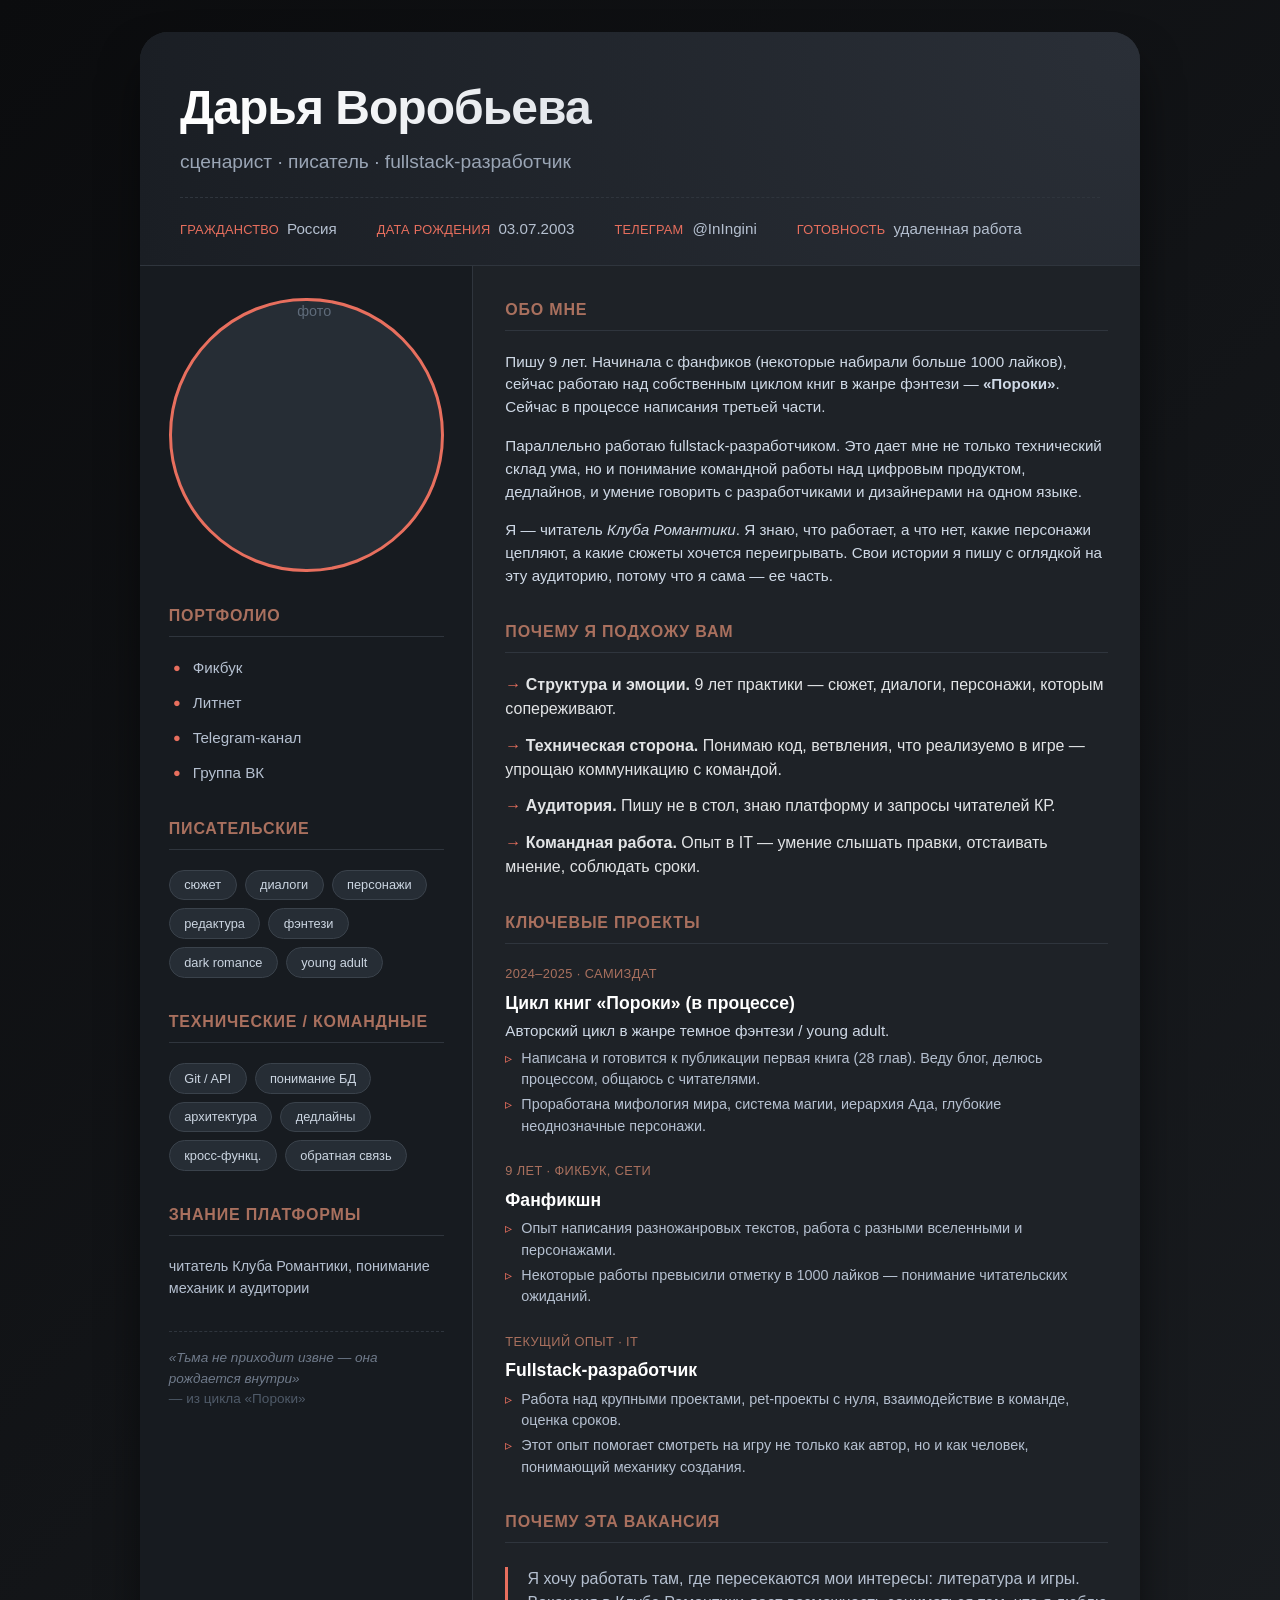
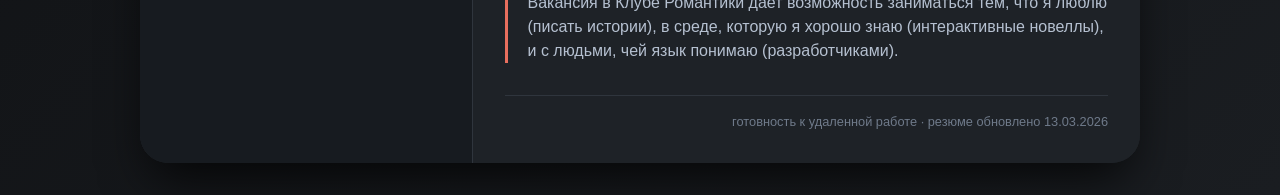
==== index.html @ 375f1f1d "Create index.html" ====
<!DOCTYPE html>
<html lang="ru">
<head>
    <meta charset="UTF-8">
    <meta name="viewport" content="width=device-width, initial-scale=1.0">
    <title>Дарья Воробьева | Сценарист</title>
    <style>
        * {
            margin: 0;
            padding: 0;
            box-sizing: border-box;
        }

        body {
            background: linear-gradient(135deg, #0b0c0e 0%, #1a1d21 100%);
            font-family: 'Inter', -apple-system, BlinkMacSystemFont, 'Segoe UI', Roboto, Helvetica, Arial, sans-serif;
            display: flex;
            justify-content: center;
            align-items: center;
            min-height: 100vh;
            padding: 2rem 1rem;
            line-height: 1.5;
            color: #e2e4e6;
        }

        .resume-card {
            max-width: 1000px;
            width: 100%;
            background: #1e2227;
            border-radius: 28px;
            box-shadow: 0 25px 50px -12px rgba(0, 0, 0, 0.8), 0 0 0 1px rgba(255, 255, 255, 0.02) inset;
            overflow: hidden;
            backdrop-filter: blur(2px);
        }

        .header {
            padding: 2.5rem 2.5rem 1.5rem 2.5rem;
            border-bottom: 1px solid #2f353d;
            background: radial-gradient(circle at 100% 0%, #2a2f37 0%, #1a1e24 100%);
        }

        .name-title h1 {
            font-size: 3rem;
            font-weight: 600;
            letter-spacing: -0.02em;
            background: linear-gradient(to right, #ffffff, #c0c7d2);
            -webkit-background-clip: text;
            -webkit-text-fill-color: transparent;
            background-clip: text;
            margin-bottom: 0.25rem;
        }

        .name-title .tagline {
            font-size: 1.2rem;
            font-weight: 400;
            color: #9aa5b5;
            margin-bottom: 1.25rem;
        }

        .quick-info {
            display: flex;
            flex-wrap: wrap;
            gap: 1.5rem 2.5rem;
            font-size: 0.95rem;
            color: #b5c0d0;
            border-top: 1px dashed #2f353d;
            padding-top: 1.25rem;
            margin-top: 0.5rem;
        }

        .quick-info span {
            display: flex;
            align-items: center;
            gap: 0.5rem;
        }

        .quick-info i { 
            font-style: normal;
            color: #e86f5e; 
            font-weight: 500;
            min-width: 70px;
            text-transform: uppercase;
            font-size: 0.8rem;
            letter-spacing: 0.02em;
        }

        .main-grid {
            display: grid;
            grid-template-columns: 1fr 2fr;
            gap: 0;
        }

        .sidebar {
            background: #171b20;
            padding: 2rem 1.8rem;
            border-right: 1px solid #2f353d;
        }

        .photo-placeholder {
            width: 100%;
            aspect-ratio: 1 / 1;
            background: #262d35;
            border-radius: 50%;
            margin-bottom: 2rem;
            border: 3px solid #e86f5e;
            overflow: hidden;
            display: flex;
            align-items: center;
            justify-content: center;
            color: #5f6b7a;
            font-size: 0.9rem;
            text-align: center;
        }
        .photo-placeholder img {
            width: 100%;
            height: 100%;
            object-fit: cover;
            display: block;
        }
        .photo-placeholder:not(:has(img)) {
            background: #262d35 url('data:image/svg+xml;utf8,<svg xmlns="http://www.w3.org/2000/svg" width="60" height="60" viewBox="0 0 24 24" fill="none" stroke="%235f6b7a" stroke-width="1" stroke-linecap="round" stroke-linejoin="round"><path d="M20 21v-2a4 4 0 0 0-4-4H8a4 4 0 0 0-4 4v2"/><circle cx="12" cy="7" r="4"/></svg>') no-repeat center;
            background-size: 40% 40%;
        }

        .section {
            margin-bottom: 2rem;
        }

        .section-title {
            font-size: 1rem;
            font-weight: 600;
            text-transform: uppercase;
            letter-spacing: 0.05em;
            color: #a9705e;
            margin-bottom: 1.25rem;
            border-bottom: 1px solid #2f353d;
            padding-bottom: 0.5rem;
        }

        .link-list {
            list-style: none;
        }

        .link-list li {
            margin-bottom: 0.75rem;
        }

        .link-list a {
            color: #b5c0d0;
            text-decoration: none;
            font-size: 0.95rem;
            display: flex;
            align-items: center;
            gap: 0.5rem;
            transition: color 0.2s;
            word-break: break-all;
        }

        .link-list a:hover {
            color: #e86f5e;
        }

        .link-list .bullet {
            color: #e86f5e;
            font-size: 0.8rem;
            line-height: 1;
            display: inline-block;
            width: 1rem;
            text-align: center;
        }

        .badge-container {
            display: flex;
            flex-wrap: wrap;
            gap: 0.5rem;
            margin-top: 0.5rem;
        }

        .badge {
            background: #262d35;
            color: #cbd5e1;
            padding: 0.3rem 0.9rem;
            border-radius: 30px;
            font-size: 0.8rem;
            font-weight: 500;
            border: 1px solid #3a424b;
        }

        .main-content {
            padding: 2rem 2rem;
            background: #1e2227;
        }

        .content-block {
            margin-bottom: 2rem;
        }

        .content-block p {
            margin-bottom: 1rem;
            color: #cfd9e6;
            font-size: 0.95rem;
        }

        .project-item {
            margin-bottom: 1.5rem;
        }

        .project-item h4 {
            font-size: 1.1rem;
            font-weight: 600;
            color: #ffffff;
            margin-bottom: 0.25rem;
        }

        .project-meta {
            font-size: 0.8rem;
            color: #a9705e;
            text-transform: uppercase;
            letter-spacing: 0.03em;
            margin-bottom: 0.4rem;
        }

        .project-item p {
            margin-bottom: 0.3rem;
        }

        .project-item ul {
            list-style: none;
            margin-top: 0.3rem;
        }

        .project-item li {
            font-size: 0.9rem;
            color: #b5c0d0;
            margin-bottom: 0.2rem;
            padding-left: 1rem;
            position: relative;
        }

        .project-item li::before {
            content: "▹";
            position: absolute;
            left: 0;
            color: #e86f5e;
        }

        .skill-tags {
            display: flex;
            flex-wrap: wrap;
            gap: 0.5rem;
            margin: 1rem 0 0.5rem;
        }

        .skill-tag {
            background: #262d35;
            padding: 0.3rem 1rem;
            border-radius: 30px;
            font-size: 0.8rem;
            border: 1px solid #3a424b;
            color: #ccd6f0;
        }

        hr {
            border: none;
            border-top: 1px solid #2f353d;
            margin: 1.5rem 0;
        }

        .footer-note {
            font-size: 0.8rem;
            color: #6f7a8a;
            text-align: right;
            margin-top: 1rem;
            border-top: 1px solid #2f353d;
            padding-top: 1rem;
        }

        @media (max-width: 700px) {
            .main-grid {
                grid-template-columns: 1fr;
            }
            .sidebar {
                border-right: none;
                border-bottom: 1px solid #2f353d;
            }
            .header {
                padding: 1.8rem;
            }
            .name-title h1 {
                font-size: 2.3rem;
            }
            .photo-placeholder {
                max-width: 200px;
                margin-left: auto;
                margin-right: auto;
            }
        }

        .quote-line {
            border-left: 3px solid #e86f5e;
            padding-left: 1.2rem;
            font-style: normal;
            color: #b5c0d0;
            margin: 1.5rem 0;
        }
    </style>
</head>
<body>
    <div class="resume-card">
        <div class="header">
            <div class="name-title">
                <h1>Дарья Воробьева</h1>
                <div class="tagline">сценарист · писатель · fullstack-разработчик</div>
            </div>
            <div class="quick-info">
                <span><i>гражданство</i> Россия</span>
                <span><i>дата рождения</i> 03.07.2003</span>
                <span><i>телеграм</i> @InIngini</span>
                <span><i>готовность</i> удаленная работа</span>
            </div>
        </div>

        <div class="main-grid">
            <div class="sidebar">
                <div class="photo-placeholder">
                    <img src="https://sun9-48.userapi.com/s/v1/ig2/5nLKXhwGRYTwhCCtouonfPIVls9heb9GT3KKzh8kVf8PEBr-DG13Tl6VoGZLfNh6nY4dN8EVNY0ha9guKNZqPAr-.jpg?quality=95&as=32x43,48x64,72x96,108x144,160x214,240x320,360x480,480x641,540x721,640x854,720x961,959x1280&from=bu&cs=959x0" alt="фото">
                </div>

                <div class="section">
                    <div class="section-title">портфолио</div>
                    <ul class="link-list">
                        <li><a href="https://ficbook.net/authors/2049261" target="_blank"><span class="bullet">●</span> Фикбук</a></li>
                        <li><a href="https://litnet.com/ru/ingini-u3180748" target="_blank"><span class="bullet">●</span> Литнет</a></li>
                        <li><a href="https://t.me/InginiBlog" target="_blank"><span class="bullet">●</span> Telegram-канал</a></li>
                        <li><a href="https://vk.com/lngini" target="_blank"><span class="bullet">●</span> Группа ВК</a></li>
                    </ul>
                </div>

                <div class="section">
                    <div class="section-title">писательские</div>
                    <div class="badge-container">
                        <span class="badge">сюжет</span>
                        <span class="badge">диалоги</span>
                        <span class="badge">персонажи</span>
                        <span class="badge">редактура</span>
                        <span class="badge">фэнтези</span>
                        <span class="badge">dark romance</span>
                        <span class="badge">young adult</span>
                    </div>
                </div>

                <div class="section">
                    <div class="section-title">технические / командные</div>
                    <div class="badge-container">
                        <span class="badge">Git / API</span>
                        <span class="badge">понимание БД</span>
                        <span class="badge">архитектура</span>
                        <span class="badge">дедлайны</span>
                        <span class="badge">кросс-функц.</span>
                        <span class="badge">обратная связь</span>
                    </div>
                </div>

                <div class="section">
                    <div class="section-title">знание платформы</div>
                    <div style="color:#b5c0d0; font-size:0.9rem;">
                        читатель Клуба Романтики, понимание механик и аудитории
                    </div>
                </div>

                <div style="margin-top: 2rem; font-size:0.85rem; color:#6f7a8a; border-top: 1px dashed #2f353d; padding-top: 1rem;">
                    <i>«Тьма не приходит извне — она рождается внутри»</i><br>
                    <span style="color:#4f5a68;">— из цикла «Пороки»</span>
                </div>
            </div>

            <div class="main-content">
                <div class="content-block">
                    <div class="section-title">обо мне</div>
                    <p>
                        Пишу 9 лет. Начинала с фанфиков (некоторые набирали больше 1000 лайков), 
                        сейчас работаю над собственным циклом книг в жанре фэнтези — <strong>«Пороки»</strong>. 
                        Сейчас в процессе написания третьей части.
                    </p>
                    <p>
                        Параллельно работаю fullstack-разработчиком. Это дает мне не только технический склад ума, 
                        но и понимание командной работы над цифровым продуктом, дедлайнов, 
                        и умение говорить с разработчиками и дизайнерами на одном языке.
                    </p>
                    <p>
                        Я — читатель <em>Клуба Романтики</em>. Я знаю, что работает, а что нет, 
                        какие персонажи цепляют, а какие сюжеты хочется переигрывать. 
                        Свои истории я пишу с оглядкой на эту аудиторию, потому что я сама — ее часть.
                    </p>
                </div>

                <div class="content-block">
                    <div class="section-title">почему я подхожу вам</div>
                    <div style="display: flex; flex-direction: column; gap: 0.8rem;">
                        <div><span style="color:#e86f5e; font-weight:600;">→</span> <strong>Структура и эмоции.</strong> 9 лет практики — сюжет, диалоги, персонажи, которым сопереживают.</div>
                        <div><span style="color:#e86f5e; font-weight:600;">→</span> <strong>Техническая сторона.</strong> Понимаю код, ветвления, что реализуемо в игре — упрощаю коммуникацию с командой.</div>
                        <div><span style="color:#e86f5e; font-weight:600;">→</span> <strong>Аудитория.</strong> Пишу не в стол, знаю платформу и запросы читателей КР.</div>
                        <div><span style="color:#e86f5e; font-weight:600;">→</span> <strong>Командная работа.</strong> Опыт в IT — умение слышать правки, отстаивать мнение, соблюдать сроки.</div>
                    </div>
                </div>

                <div class="content-block">
                    <div class="section-title">ключевые проекты</div>

                    <div class="project-item">
                        <div class="project-meta">2024–2025 · самиздат</div>
                        <h4>Цикл книг «Пороки» (в процессе)</h4>
                        <p>Авторский цикл в жанре темное фэнтези / young adult.</p>
                        <ul>
                            <li>Написана и готовится к публикации первая книга (28 глав). Веду блог, делюсь процессом, общаюсь с читателями.</li>
                            <li>Проработана мифология мира, система магии, иерархия Ада, глубокие неоднозначные персонажи.</li>
                        </ul>
                    </div>

                    <div class="project-item">
                        <div class="project-meta">9 лет · фикбук, сети</div>
                        <h4>Фанфикшн</h4>
                        <ul>
                            <li>Опыт написания разножанровых текстов, работа с разными вселенными и персонажами.</li>
                            <li>Некоторые работы превысили отметку в 1000 лайков — понимание читательских ожиданий.</li>
                        </ul>
                    </div>

                    <div class="project-item">
                        <div class="project-meta">текущий опыт · IT</div>
                        <h4>Fullstack-разработчик</h4>
                        <ul>
                            <li>Работа над крупными проектами, pet-проекты с нуля, взаимодействие в команде, оценка сроков.</li>
                            <li>Этот опыт помогает смотреть на игру не только как автор, но и как человек, понимающий механику создания.</li>
                        </ul>
                    </div>
                </div>

                <div class="content-block">
                    <div class="section-title">почему эта вакансия</div>
                    <div class="quote-line">
                        Я хочу работать там, где пересекаются мои интересы: литература и игры. 
                        Вакансия в Клубе Романтики дает возможность заниматься тем, что я люблю (писать истории), 
                        в среде, которую я хорошо знаю (интерактивные новеллы), и с людьми, чей язык понимаю (разработчиками).
                    </div>
                </div>

                <div class="footer-note">
                    готовность к удаленной работе · резюме обновлено 13.03.2026
                </div>
            </div>
        </div>
    </div>
</body>
</html>
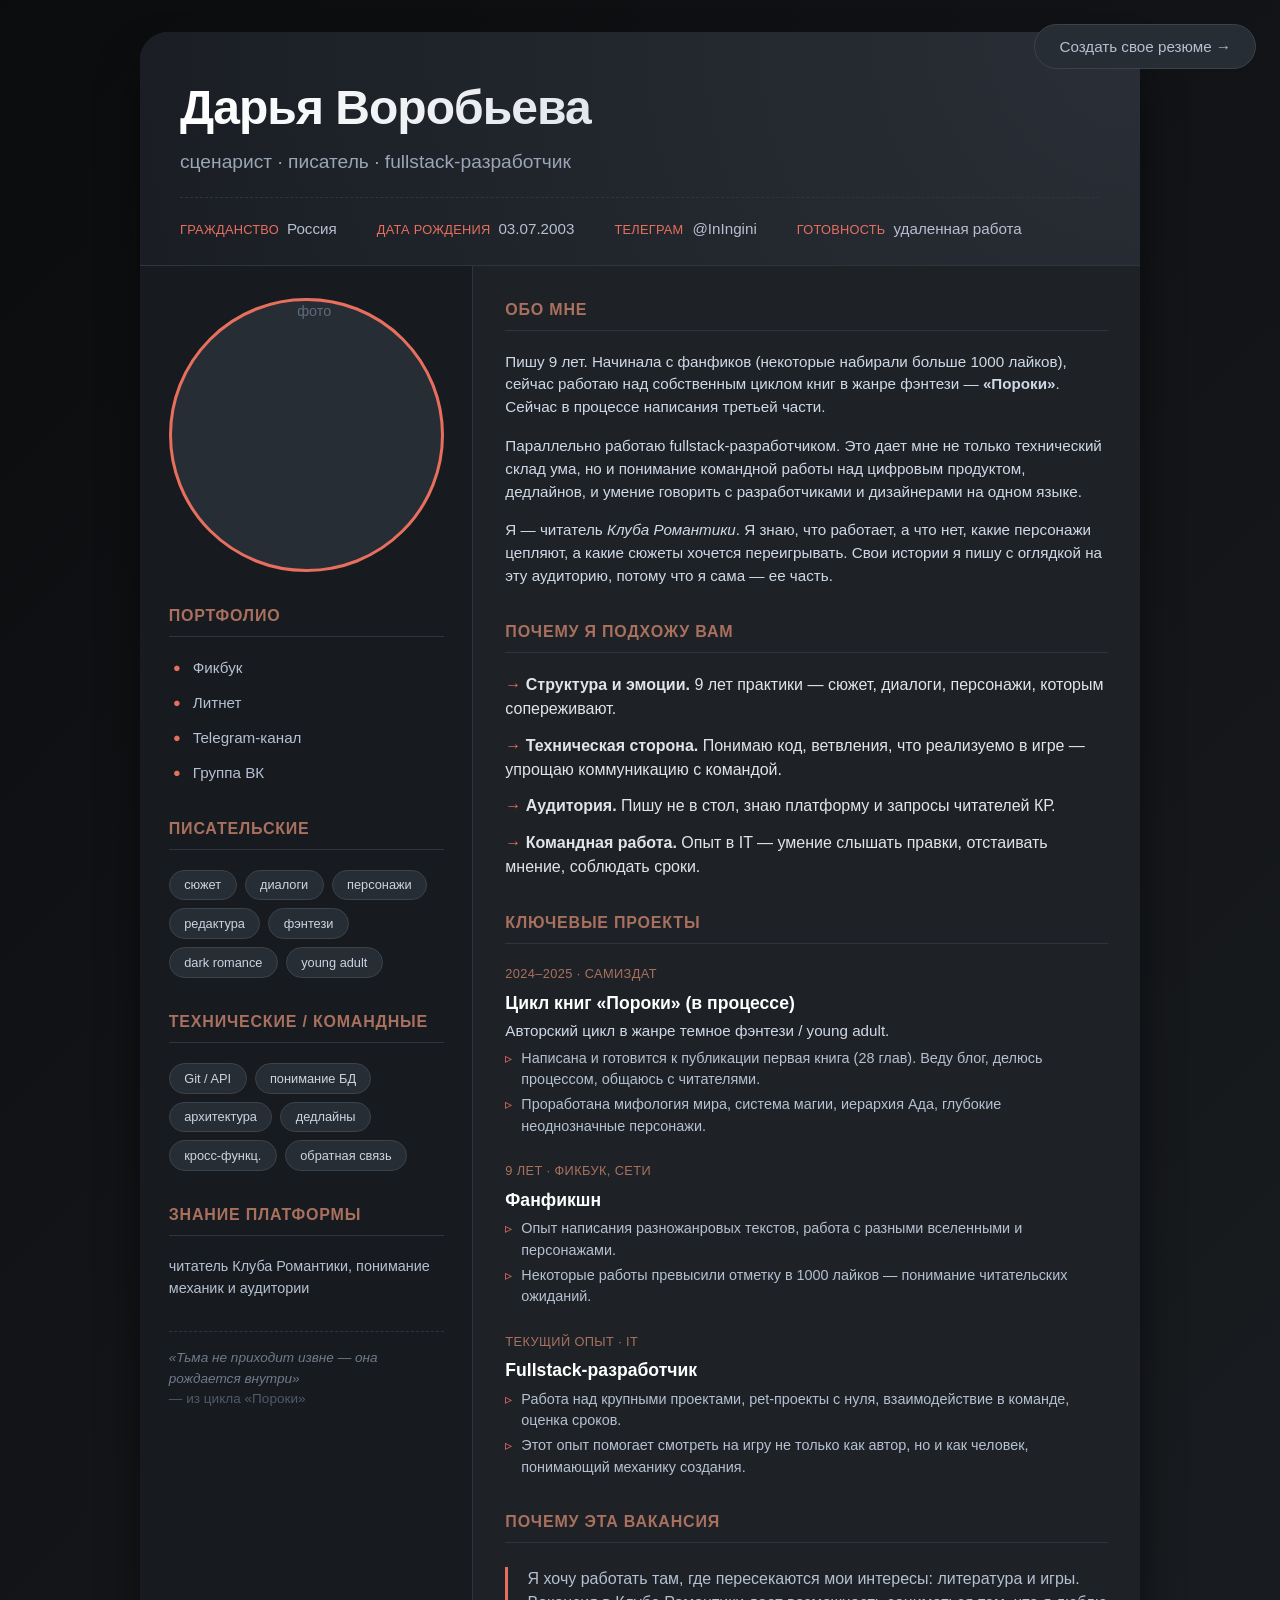
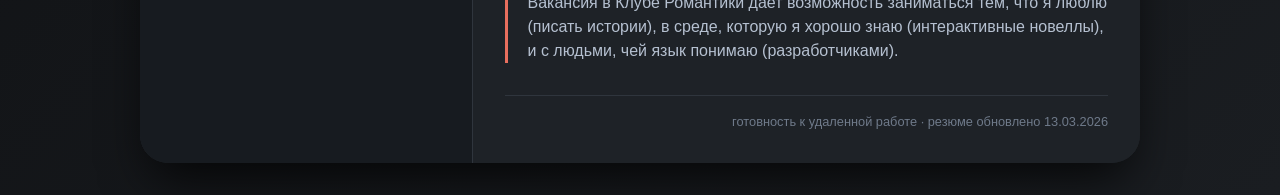
==== commit b188ad71: "0.1. Создала генератор резюме по приколу" ====
--- a/index.html
+++ b/index.html
@@ -1,311 +1,21 @@
+<!-- index.html (в корне) -->
 <!DOCTYPE html>
 <html lang="ru">
 <head>
     <meta charset="UTF-8">
     <meta name="viewport" content="width=device-width, initial-scale=1.0">
     <title>Дарья Воробьева | Сценарист</title>
-    <style>
-        * {
-            margin: 0;
-            padding: 0;
-            box-sizing: border-box;
-        }
-
-        body {
-            background: linear-gradient(135deg, #0b0c0e 0%, #1a1d21 100%);
-            font-family: 'Inter', -apple-system, BlinkMacSystemFont, 'Segoe UI', Roboto, Helvetica, Arial, sans-serif;
-            display: flex;
-            justify-content: center;
-            align-items: center;
-            min-height: 100vh;
-            padding: 2rem 1rem;
-            line-height: 1.5;
-            color: #e2e4e6;
-        }
-
-        .resume-card {
-            max-width: 1000px;
-            width: 100%;
-            background: #1e2227;
-            border-radius: 28px;
-            box-shadow: 0 25px 50px -12px rgba(0, 0, 0, 0.8), 0 0 0 1px rgba(255, 255, 255, 0.02) inset;
-            overflow: hidden;
-            backdrop-filter: blur(2px);
-        }
-
-        .header {
-            padding: 2.5rem 2.5rem 1.5rem 2.5rem;
-            border-bottom: 1px solid #2f353d;
-            background: radial-gradient(circle at 100% 0%, #2a2f37 0%, #1a1e24 100%);
-        }
-
-        .name-title h1 {
-            font-size: 3rem;
-            font-weight: 600;
-            letter-spacing: -0.02em;
-            background: linear-gradient(to right, #ffffff, #c0c7d2);
-            -webkit-background-clip: text;
-            -webkit-text-fill-color: transparent;
-            background-clip: text;
-            margin-bottom: 0.25rem;
-        }
-
-        .name-title .tagline {
-            font-size: 1.2rem;
-            font-weight: 400;
-            color: #9aa5b5;
-            margin-bottom: 1.25rem;
-        }
-
-        .quick-info {
-            display: flex;
-            flex-wrap: wrap;
-            gap: 1.5rem 2.5rem;
-            font-size: 0.95rem;
-            color: #b5c0d0;
-            border-top: 1px dashed #2f353d;
-            padding-top: 1.25rem;
-            margin-top: 0.5rem;
-        }
-
-        .quick-info span {
-            display: flex;
-            align-items: center;
-            gap: 0.5rem;
-        }
-
-        .quick-info i { 
-            font-style: normal;
-            color: #e86f5e; 
-            font-weight: 500;
-            min-width: 70px;
-            text-transform: uppercase;
-            font-size: 0.8rem;
-            letter-spacing: 0.02em;
-        }
-
-        .main-grid {
-            display: grid;
-            grid-template-columns: 1fr 2fr;
-            gap: 0;
-        }
-
-        .sidebar {
-            background: #171b20;
-            padding: 2rem 1.8rem;
-            border-right: 1px solid #2f353d;
-        }
-
-        .photo-placeholder {
-            width: 100%;
-            aspect-ratio: 1 / 1;
-            background: #262d35;
-            border-radius: 50%;
-            margin-bottom: 2rem;
-            border: 3px solid #e86f5e;
-            overflow: hidden;
-            display: flex;
-            align-items: center;
-            justify-content: center;
-            color: #5f6b7a;
-            font-size: 0.9rem;
-            text-align: center;
-        }
-        .photo-placeholder img {
-            width: 100%;
-            height: 100%;
-            object-fit: cover;
-            display: block;
-        }
-        .photo-placeholder:not(:has(img)) {
-            background: #262d35 url('data:image/svg+xml;utf8,<svg xmlns="http://www.w3.org/2000/svg" width="60" height="60" viewBox="0 0 24 24" fill="none" stroke="%235f6b7a" stroke-width="1" stroke-linecap="round" stroke-linejoin="round"><path d="M20 21v-2a4 4 0 0 0-4-4H8a4 4 0 0 0-4 4v2"/><circle cx="12" cy="7" r="4"/></svg>') no-repeat center;
-            background-size: 40% 40%;
-        }
-
-        .section {
-            margin-bottom: 2rem;
-        }
-
-        .section-title {
-            font-size: 1rem;
-            font-weight: 600;
-            text-transform: uppercase;
-            letter-spacing: 0.05em;
-            color: #a9705e;
-            margin-bottom: 1.25rem;
-            border-bottom: 1px solid #2f353d;
-            padding-bottom: 0.5rem;
-        }
-
-        .link-list {
-            list-style: none;
-        }
-
-        .link-list li {
-            margin-bottom: 0.75rem;
-        }
-
-        .link-list a {
-            color: #b5c0d0;
-            text-decoration: none;
-            font-size: 0.95rem;
-            display: flex;
-            align-items: center;
-            gap: 0.5rem;
-            transition: color 0.2s;
-            word-break: break-all;
-        }
-
-        .link-list a:hover {
-            color: #e86f5e;
-        }
-
-        .link-list .bullet {
-            color: #e86f5e;
-            font-size: 0.8rem;
-            line-height: 1;
-            display: inline-block;
-            width: 1rem;
-            text-align: center;
-        }
-
-        .badge-container {
-            display: flex;
-            flex-wrap: wrap;
-            gap: 0.5rem;
-            margin-top: 0.5rem;
-        }
-
-        .badge {
-            background: #262d35;
-            color: #cbd5e1;
-            padding: 0.3rem 0.9rem;
-            border-radius: 30px;
-            font-size: 0.8rem;
-            font-weight: 500;
-            border: 1px solid #3a424b;
-        }
-
-        .main-content {
-            padding: 2rem 2rem;
-            background: #1e2227;
-        }
-
-        .content-block {
-            margin-bottom: 2rem;
-        }
-
-        .content-block p {
-            margin-bottom: 1rem;
-            color: #cfd9e6;
-            font-size: 0.95rem;
-        }
-
-        .project-item {
-            margin-bottom: 1.5rem;
-        }
-
-        .project-item h4 {
-            font-size: 1.1rem;
-            font-weight: 600;
-            color: #ffffff;
-            margin-bottom: 0.25rem;
-        }
-
-        .project-meta {
-            font-size: 0.8rem;
-            color: #a9705e;
-            text-transform: uppercase;
-            letter-spacing: 0.03em;
-            margin-bottom: 0.4rem;
-        }
-
-        .project-item p {
-            margin-bottom: 0.3rem;
-        }
-
-        .project-item ul {
-            list-style: none;
-            margin-top: 0.3rem;
-        }
-
-        .project-item li {
-            font-size: 0.9rem;
-            color: #b5c0d0;
-            margin-bottom: 0.2rem;
-            padding-left: 1rem;
-            position: relative;
-        }
-
-        .project-item li::before {
-            content: "▹";
-            position: absolute;
-            left: 0;
-            color: #e86f5e;
-        }
-
-        .skill-tags {
-            display: flex;
-            flex-wrap: wrap;
-            gap: 0.5rem;
-            margin: 1rem 0 0.5rem;
-        }
-
-        .skill-tag {
-            background: #262d35;
-            padding: 0.3rem 1rem;
-            border-radius: 30px;
-            font-size: 0.8rem;
-            border: 1px solid #3a424b;
-            color: #ccd6f0;
-        }
-
-        hr {
-            border: none;
-            border-top: 1px solid #2f353d;
-            margin: 1.5rem 0;
-        }
-
-        .footer-note {
-            font-size: 0.8rem;
-            color: #6f7a8a;
-            text-align: right;
-            margin-top: 1rem;
-            border-top: 1px solid #2f353d;
-            padding-top: 1rem;
-        }
-
-        @media (max-width: 700px) {
-            .main-grid {
-                grid-template-columns: 1fr;
-            }
-            .sidebar {
-                border-right: none;
-                border-bottom: 1px solid #2f353d;
-            }
-            .header {
-                padding: 1.8rem;
-            }
-            .name-title h1 {
-                font-size: 2.3rem;
-            }
-            .photo-placeholder {
-                max-width: 200px;
-                margin-left: auto;
-                margin-right: auto;
-            }
-        }
-
-        .quote-line {
-            border-left: 3px solid #e86f5e;
-            padding-left: 1.2rem;
-            font-style: normal;
-            color: #b5c0d0;
-            margin: 1.5rem 0;
-        }
-    </style>
+    <!-- Подключаем внешний CSS файл со стилями для этой страницы -->
+    <link rel="stylesheet" href="root-style.css">
 </head>
 <body>
+    <!-- Кнопка переключения на вторую страницу -->
+    <div class="page-switcher">
+        <button onclick="window.location.href='резюме-генератор/index.html'" class="switch-btn">
+            Создать свое резюме →
+        </button>
+    </div>
+
     <div class="resume-card">
         <div class="header">
             <div class="name-title">
@@ -452,4 +162,4 @@
         </div>
     </div>
 </body>
-</html>
+</html>
--- a/root-style.css
+++ b/root-style.css
@@ -0,0 +1,310 @@
+/* root-style.css */
+@import url('резюме-генератор/css/variables.css');
+
+* {
+    margin: 0;
+    padding: 0;
+    box-sizing: border-box;
+}
+
+body {
+    background: linear-gradient(135deg, #0b0c0e 0%, #1a1d21 100%);
+    font-family: 'Inter', -apple-system, BlinkMacSystemFont, 'Segoe UI', Roboto, Helvetica, Arial, sans-serif;
+    display: flex;
+    justify-content: center;
+    align-items: center;
+    min-height: 100vh;
+    padding: 2rem 1rem;
+    line-height: 1.5;
+    color: var(--color-text-primary);
+}
+
+/* Кнопка переключения страниц */
+.page-switcher {
+    position: fixed;
+    top: 1.5rem;
+    right: 1.5rem;
+    z-index: 100;
+}
+
+.switch-btn {
+    background: var(--color-bg-tertiary);
+    color: var(--color-text-secondary);
+    border: 1px solid var(--color-border-light);
+    padding: 0.8rem 1.5rem;
+    border-radius: 30px;
+    font-size: 0.95rem;
+    font-weight: 500;
+    cursor: pointer;
+    transition: all 0.2s;
+    font-family: inherit;
+    text-decoration: none;
+    display: inline-block;
+}
+
+.switch-btn:hover {
+    background: #2f3842;
+    color: #ffffff;
+    border-color: var(--color-accent);
+}
+
+/* Стили карточки резюме (копируем из style.css, но оставляем только то, что нужно) */
+.resume-card {
+    max-width: 1000px;
+    width: 100%;
+    background: var(--color-bg-primary);
+    border-radius: var(--border-radius-card);
+    box-shadow: 0 25px 50px -12px rgba(0, 0, 0, 0.8), 0 0 0 1px rgba(255, 255, 255, 0.02) inset;
+    overflow: hidden;
+    backdrop-filter: blur(2px);
+}
+
+.header {
+    padding: 2.5rem 2.5rem 1.5rem 2.5rem;
+    border-bottom: 1px solid var(--color-border);
+    background: var(--color-bg-header);
+}
+
+.name-title h1 {
+    font-size: 3rem;
+    font-weight: 600;
+    letter-spacing: -0.02em;
+    background: var(--gradient-name);
+    -webkit-background-clip: text;
+    -webkit-text-fill-color: transparent;
+    background-clip: text;
+    margin-bottom: 0.25rem;
+}
+
+.name-title .tagline {
+    font-size: 1.2rem;
+    font-weight: 400;
+    color: var(--color-text-muted);
+    margin-bottom: 1.25rem;
+}
+
+.quick-info {
+    display: flex;
+    flex-wrap: wrap;
+    gap: 1.5rem 2.5rem;
+    font-size: 0.95rem;
+    color: var(--color-text-secondary);
+    border-top: 1px dashed var(--color-border);
+    padding-top: 1.25rem;
+    margin-top: 0.5rem;
+}
+
+.quick-info span {
+    display: flex;
+    align-items: center;
+    gap: 0.5rem;
+}
+
+.quick-info i { 
+    font-style: normal;
+    color: var(--color-accent);
+    font-weight: 500;
+    min-width: 70px;
+    text-transform: uppercase;
+    font-size: 0.8rem;
+    letter-spacing: 0.02em;
+}
+
+.main-grid {
+    display: grid;
+    grid-template-columns: 1fr 2fr;
+    gap: 0;
+}
+
+.sidebar {
+    background: var(--color-bg-secondary);
+    padding: 2rem 1.8rem;
+    border-right: 1px solid var(--color-border);
+}
+
+.photo-placeholder {
+    width: 100%;
+    aspect-ratio: 1 / 1;
+    background: var(--color-bg-tertiary);
+    border-radius: 50%;
+    margin-bottom: 2rem;
+    border: 3px solid var(--color-accent);
+    overflow: hidden;
+    display: flex;
+    align-items: center;
+    justify-content: center;
+    color: #5f6b7a;
+    font-size: 0.9rem;
+    text-align: center;
+}
+.photo-placeholder img {
+    width: 100%;
+    height: 100%;
+    object-fit: cover;
+    display: block;
+}
+.photo-placeholder:not(:has(img)) {
+    background: var(--color-bg-tertiary) url('data:image/svg+xml;utf8,<svg xmlns="http://www.w3.org/2000/svg" width="60" height="60" viewBox="0 0 24 24" fill="none" stroke="%235f6b7a" stroke-width="1" stroke-linecap="round" stroke-linejoin="round"><path d="M20 21v-2a4 4 0 0 0-4-4H8a4 4 0 0 0-4 4v2"/><circle cx="12" cy="7" r="4"/></svg>') no-repeat center;
+    background-size: 40% 40%;
+}
+
+.section {
+    margin-bottom: 2rem;
+}
+
+.section-title {
+    font-size: 1rem;
+    font-weight: 600;
+    text-transform: uppercase;
+    letter-spacing: 0.05em;
+    color: var(--color-text-accent);
+    margin-bottom: 1.25rem;
+    border-bottom: 1px solid var(--color-border);
+    padding-bottom: 0.5rem;
+}
+
+.link-list {
+    list-style: none;
+}
+
+.link-list li {
+    margin-bottom: 0.75rem;
+}
+
+.link-list a {
+    color: var(--color-text-secondary);
+    text-decoration: none;
+    font-size: 0.95rem;
+    display: flex;
+    align-items: center;
+    gap: 0.5rem;
+    transition: color 0.2s;
+    word-break: break-all;
+}
+
+.link-list a:hover {
+    color: var(--color-accent);
+}
+
+.link-list .bullet {
+    color: var(--color-accent);
+    font-size: 0.8rem;
+    line-height: 1;
+    display: inline-block;
+    width: 1rem;
+    text-align: center;
+}
+
+.badge-container {
+    display: flex;
+    flex-wrap: wrap;
+    gap: 0.5rem;
+    margin-top: 0.5rem;
+}
+
+.badge {
+    background: var(--color-bg-tertiary);
+    color: #cbd5e1;
+    padding: 0.3rem 0.9rem;
+    border-radius: var(--border-radius-badge);
+    font-size: 0.8rem;
+    font-weight: 500;
+    border: 1px solid var(--color-border-light);
+}
+
+.main-content {
+    padding: 2rem 2rem;
+    background: var(--color-bg-primary);
+}
+
+.content-block {
+    margin-bottom: 2rem;
+}
+
+.content-block p {
+    margin-bottom: 1rem;
+    color: #cfd9e6;
+    font-size: 0.95rem;
+}
+
+.project-item {
+    margin-bottom: 1.5rem;
+}
+
+.project-item h4 {
+    font-size: 1.1rem;
+    font-weight: 600;
+    color: #ffffff;
+    margin-bottom: 0.25rem;
+}
+
+.project-meta {
+    font-size: 0.8rem;
+    color: var(--color-text-accent);
+    text-transform: uppercase;
+    letter-spacing: 0.03em;
+    margin-bottom: 0.4rem;
+}
+
+.project-item p {
+    margin-bottom: 0.3rem;
+}
+
+.project-item ul {
+    list-style: none;
+    margin-top: 0.3rem;
+}
+
+.project-item li {
+    font-size: 0.9rem;
+    color: var(--color-text-secondary);
+    margin-bottom: 0.2rem;
+    padding-left: 1rem;
+    position: relative;
+}
+
+.project-item li::before {
+    content: "▹";
+    position: absolute;
+    left: 0;
+    color: var(--color-accent);
+}
+
+.footer-note {
+    font-size: 0.8rem;
+    color: var(--color-text-detail);
+    text-align: right;
+    margin-top: 1rem;
+    border-top: 1px solid var(--color-border);
+    padding-top: 1rem;
+}
+
+.quote-line {
+    border-left: 3px solid var(--color-accent);
+    padding-left: 1.2rem;
+    font-style: normal;
+    color: var(--color-text-secondary);
+    margin: 1.5rem 0;
+}
+
+/* Адаптивность */
+@media (max-width: 700px) {
+    .main-grid {
+        grid-template-columns: 1fr;
+    }
+    .sidebar {
+        border-right: none;
+        border-bottom: 1px solid var(--color-border);
+    }
+    .header {
+        padding: 1.8rem;
+    }
+    .name-title h1 {
+        font-size: 2.3rem;
+    }
+    .photo-placeholder {
+        max-width: 200px;
+        margin-left: auto;
+        margin-right: auto;
+    }
+}
